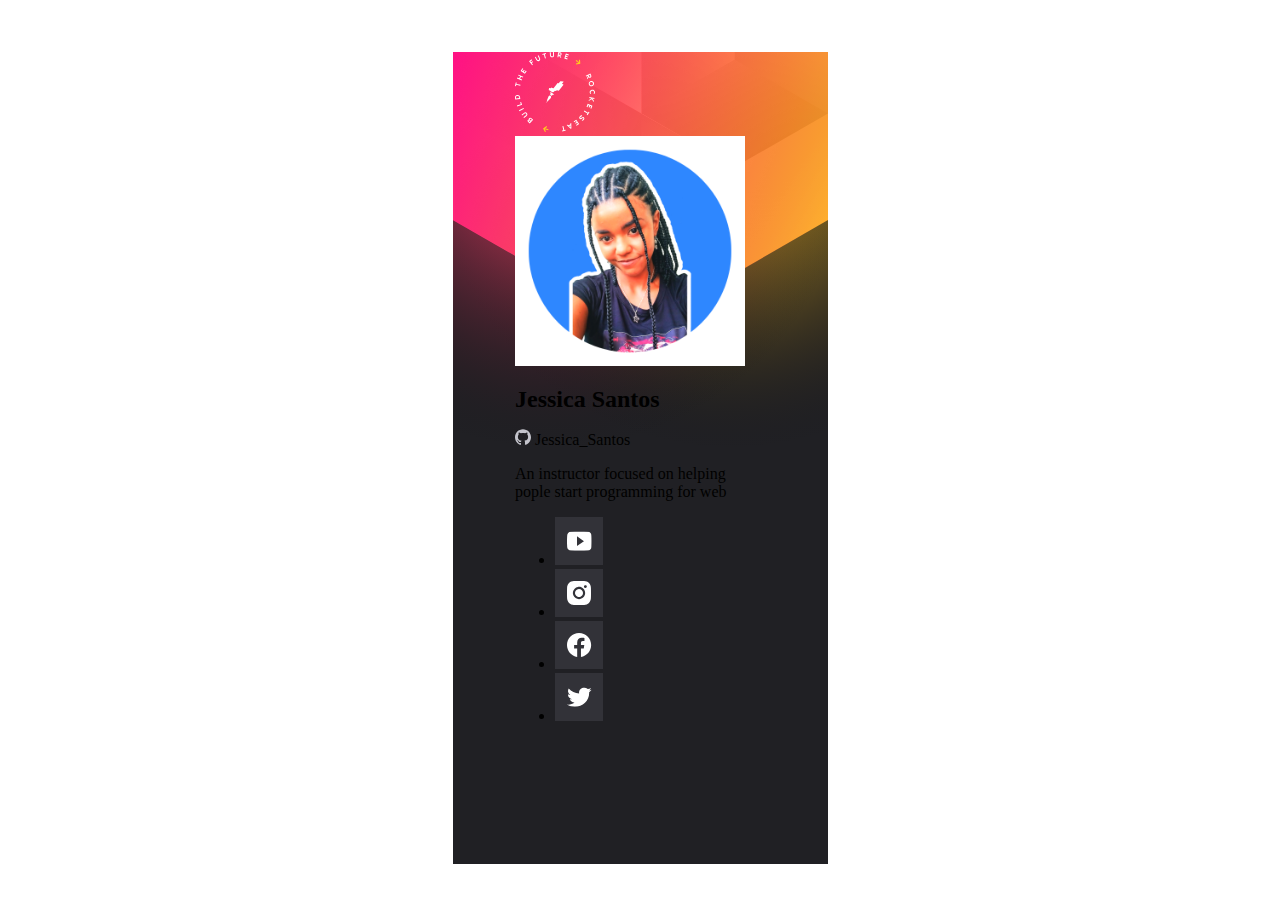
==== index.html @ 0685cbbf "add" ====
<!DOCTYPE html>
<html lang="en">
<head>
    <meta charset="UTF-8">
    <meta http-equiv="X-UA-Compatible" content="IE=edge">
    <meta name="viewport" content="width=device-width, initial-scale=1.0">
    <title>Cartão Virtual</title>
    <link rel="stylesheet" href="./assets/css/style.css">
</head>
<body>

    <main>
        <div class="container">

            <div class="avatar">
                <img src="./assets/img/selo.svg" alt="Selo Rochetseat">
                <img class="foto" src="./assets/img/foto.png" alt="Foto Pessoal">
            </div>

            <h1>Jessica Santos</h1>
                
            <a target="_blank" href="https://github.com/JessicaSaantos">
                <img src="./assets/img/icon_git.svg" alt="icon GitHub">
                Jessica_Santos
            </a>
            <p>An instructor focused on helping pople start programming for web</p>
            
            <ul>
                <li>
                    <a href="">
                    <img src="./assets/img/icon_youtube.svg" 
                    alt="YouTube"
                    target="_blank">
                    </a>
                </li>
                <li>
                    <a href="">
                        <img src="./assets/img/icon_insta.svg" 
                        alt="Instagram"
                        target="_blank">
                    </a>
                </li>
                <li>
                    <a href="">
                        <img src="./assets/img/icon_facebook.svg"
                         alt="Facebook"
                         target="_blank">
                    </a>
                </li>
                <li>
                    <a href="">
                        <img src="./assets/img/icon_twitter.svg" 
                        alt="Twitter"
                        target="_blank">
                    </a>
                </li>
            </ul>
        </div>
    </main>
    
</body>
</html>
---- assets/css/style.css ----
html , body{
    height: 100%;
}

body{
    display: grid;
    place-items: center;
}

main {
    background: url('../img/background.svg');
    width: 375px;
    height: 812px;
}
.container {
    max-width: 250px;
    margin: 0 auto;
}
.foto {
    width: 230px;
    height: 230px;
}

h1 {
    font-size: 1.5rem;
}

a {
    color: black;
    text-decoration: none;
}
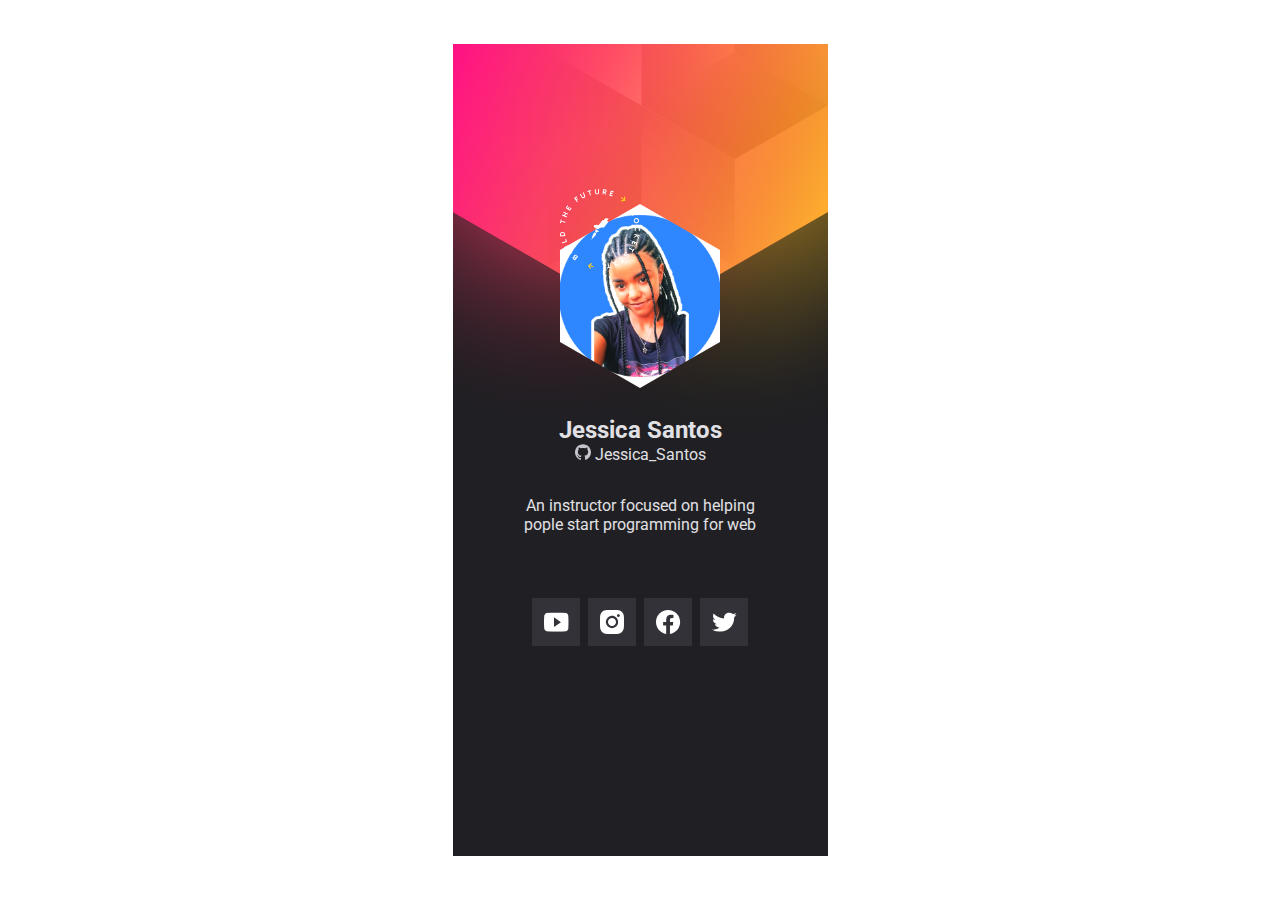
==== commit 7c8d61dc: "add" ====
--- a/index.html
+++ b/index.html
@@ -6,6 +6,10 @@
     <meta name="viewport" content="width=device-width, initial-scale=1.0">
     <title>Cartão Virtual</title>
     <link rel="stylesheet" href="./assets/css/style.css">
+
+    <link rel="preconnect" href="https://fonts.googleapis.com">
+    <link rel="preconnect" href="https://fonts.gstatic.com" crossorigin>
+    <link href="https://fonts.googleapis.com/css2?family=Roboto:wght@400;700&display=swap" rel="stylesheet">
 </head>
 <body>
 
@@ -13,8 +17,10 @@
         <div class="container">
 
             <div class="avatar">
-                <img src="./assets/img/selo.svg" alt="Selo Rochetseat">
-                <img class="foto" src="./assets/img/foto.png" alt="Foto Pessoal">
+                <span>
+                    <img src="./assets/img/selo.svg" alt="Selo Rochetseat">
+                </span>
+                <img src="./assets/img/foto.png" alt="Foto Pessoal">
             </div>
 
             <h1>Jessica Santos</h1>
--- a/assets/css/style.css
+++ b/assets/css/style.css
@@ -1,8 +1,16 @@
+*{
+ margin: 0;
+ padding: 0;
+}
 html , body{
     height: 100%;
+    font-family: 'Roboto', sans-serif;
 }
 
 body{
+    --black: hsl(240, 6%, 13%);
+    --gray:hsl(240, 9%, 89%);
+
     display: grid;
     place-items: center;
 }
@@ -15,18 +23,53 @@
 .container {
     max-width: 250px;
     margin: 0 auto;
+    text-align: center;
+
+    color: var(--gray);
 }
-.foto {
-    width: 230px;
-    height: 230px;
+.avatar{
+    width: 10rem;
+    margin: 10rem auto 0;
+
+    position: relative;
+}
+.avatar span {
+    position: absolute;
+    top: -15px;
+
+    z-index: 1;
+}
+.avatar > img { /*busca do 1 nivel*/
+    width: 10rem;
+    height: 11.5rem;
+    object-fit: cover;
+
+    clip-path: polygon(50% 0, 100% 25%, 100% 75%, 50% 100%, 0 75%, 0 25%);
+    /* criar formas complexas */
 }
 
 h1 {
     font-size: 1.5rem;
+
+    margin-top: 1.5rem;
 }
 
 a {
-    color: black;
+    color: var(--gray);
     text-decoration: none;
+
+    margin-top: .25rem;
+}
+p{
+    margin-top: 2rem;
 }
 
+ul {
+    margin-top: 4rem;
+
+    list-style: none;
+    display: flex;
+    gap: .5rem;
+    justify-content: center;
+}
+
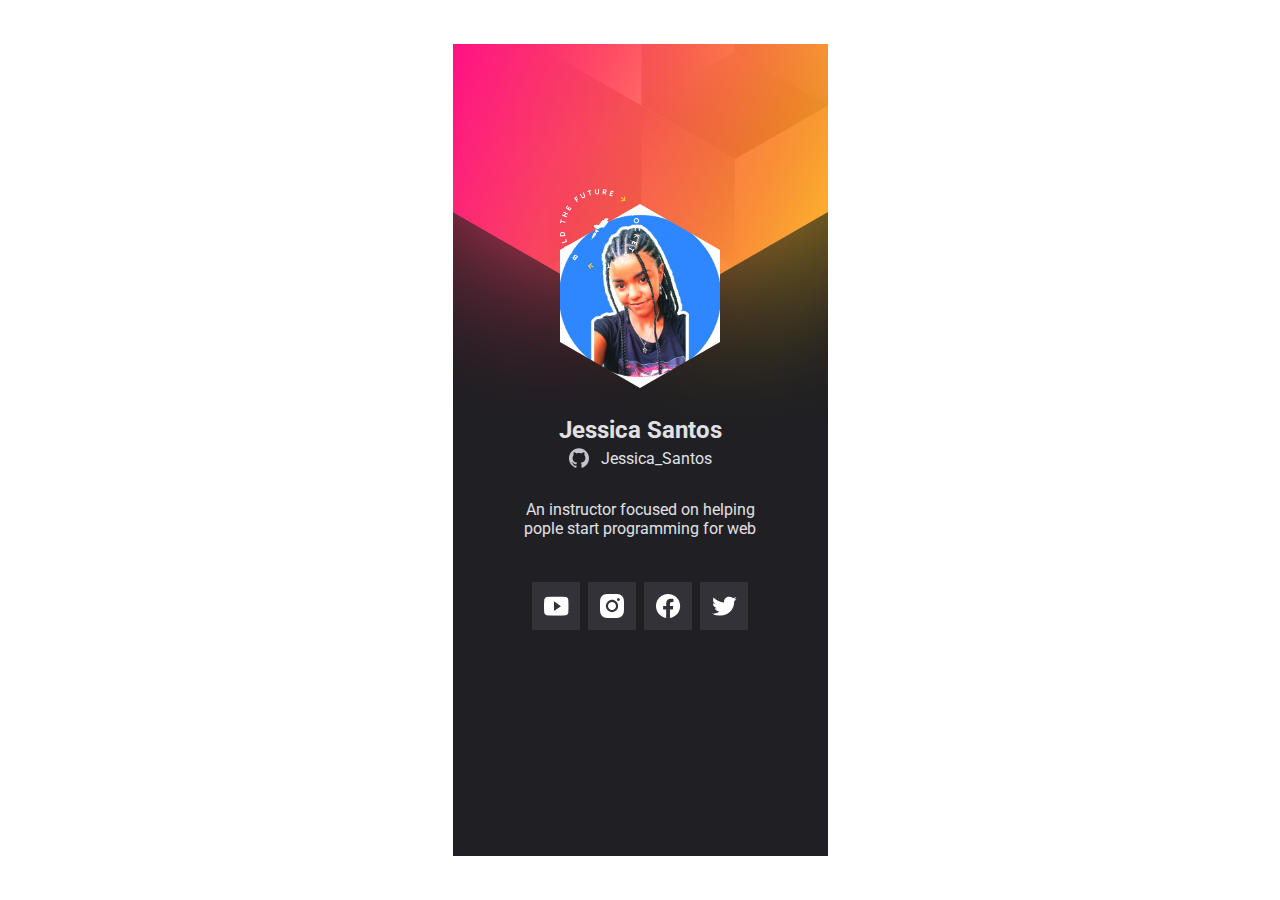
==== commit 2978a209: "add" ====
--- a/index.html
+++ b/index.html
@@ -26,7 +26,7 @@
             <h1>Jessica Santos</h1>
                 
             <a target="_blank" href="https://github.com/JessicaSaantos">
-                <img src="./assets/img/icon_git.svg" alt="icon GitHub">
+                <img class="git" src="./assets/img/icon_git.svg" alt="icon GitHub">
                 Jessica_Santos
             </a>
             <p>An instructor focused on helping pople start programming for web</p>
--- a/assets/css/style.css
+++ b/assets/css/style.css
@@ -58,14 +58,21 @@
     color: var(--gray);
     text-decoration: none;
 
+    display: flex;
+    gap: .75rem;
     margin-top: .25rem;
+    justify-content: center;
+    align-items: center;
+}
+.git {
+    width: 20px;
 }
 p{
     margin-top: 2rem;
 }
 
 ul {
-    margin-top: 4rem;
+    margin-top: 2.5rem;
 
     list-style: none;
     display: flex;
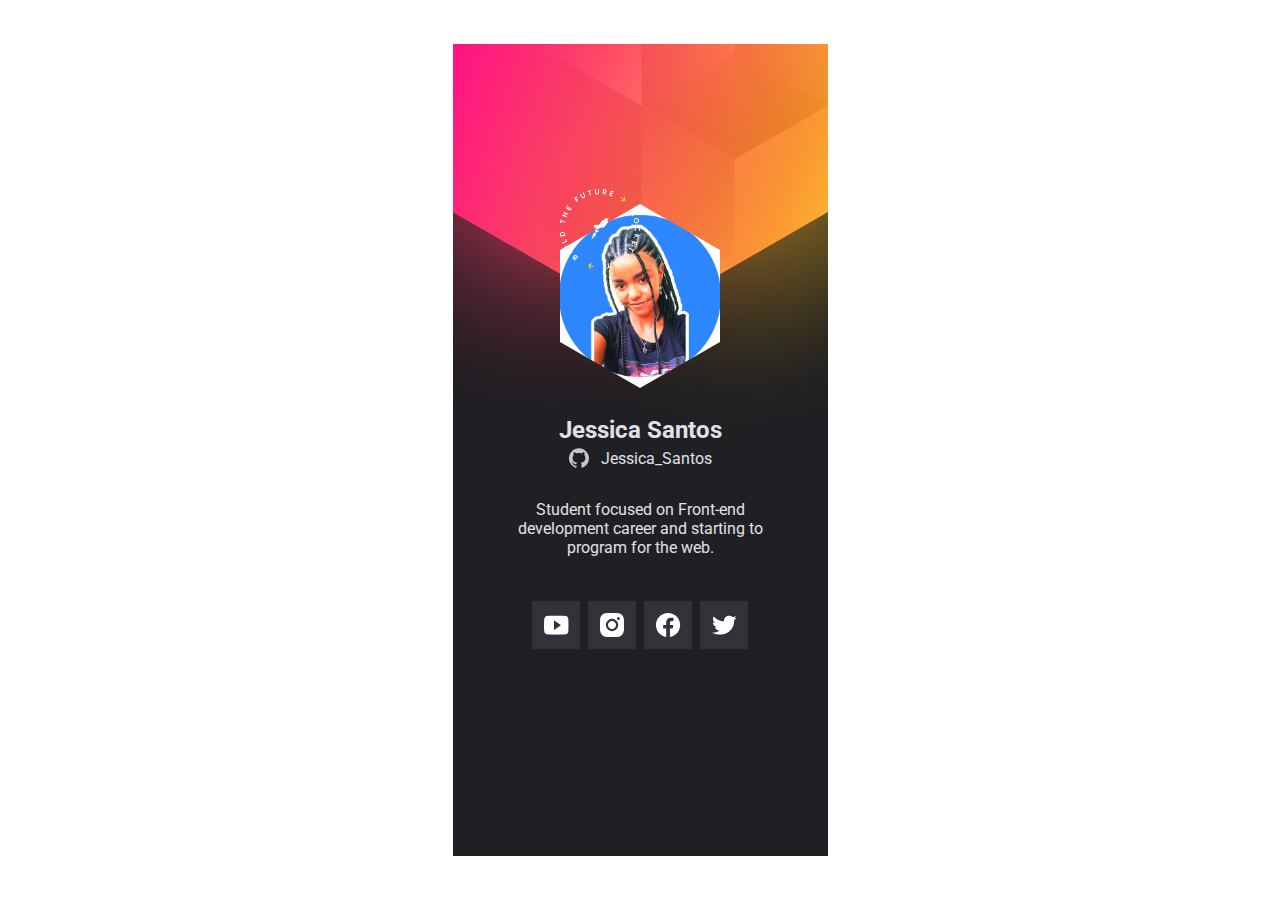
==== commit b7f352ec: "add" ====
--- a/index.html
+++ b/index.html
@@ -29,35 +29,34 @@
                 <img class="git" src="./assets/img/icon_git.svg" alt="icon GitHub">
                 Jessica_Santos
             </a>
-            <p>An instructor focused on helping pople start programming for web</p>
+            <p>
+                Student focused on Front-end development career 
+                and starting to program for the web.
+            </p>
             
             <ul>
                 <li>
-                    <a href="">
-                    <img src="./assets/img/icon_youtube.svg" 
-                    alt="YouTube"
-                    target="_blank">
+                    <a target="_blank" href="#">
+                        <img src="./assets/img/icon_youtube.svg" 
+                        alt="YouTube">
                     </a>
                 </li>
                 <li>
-                    <a href="">
+                    <a target="_blank" href="#">
                         <img src="./assets/img/icon_insta.svg" 
-                        alt="Instagram"
-                        target="_blank">
+                        alt="Instagram">
                     </a>
                 </li>
                 <li>
-                    <a href="">
+                    <a target="_blank" href="#">
                         <img src="./assets/img/icon_facebook.svg"
-                         alt="Facebook"
-                         target="_blank">
+                         alt="Facebook">
                     </a>
                 </li>
                 <li>
-                    <a href="">
+                    <a target="_blank" href="#">
                         <img src="./assets/img/icon_twitter.svg" 
-                        alt="Twitter"
-                        target="_blank">
+                        alt="Twitter">
                     </a>
                 </li>
             </ul>
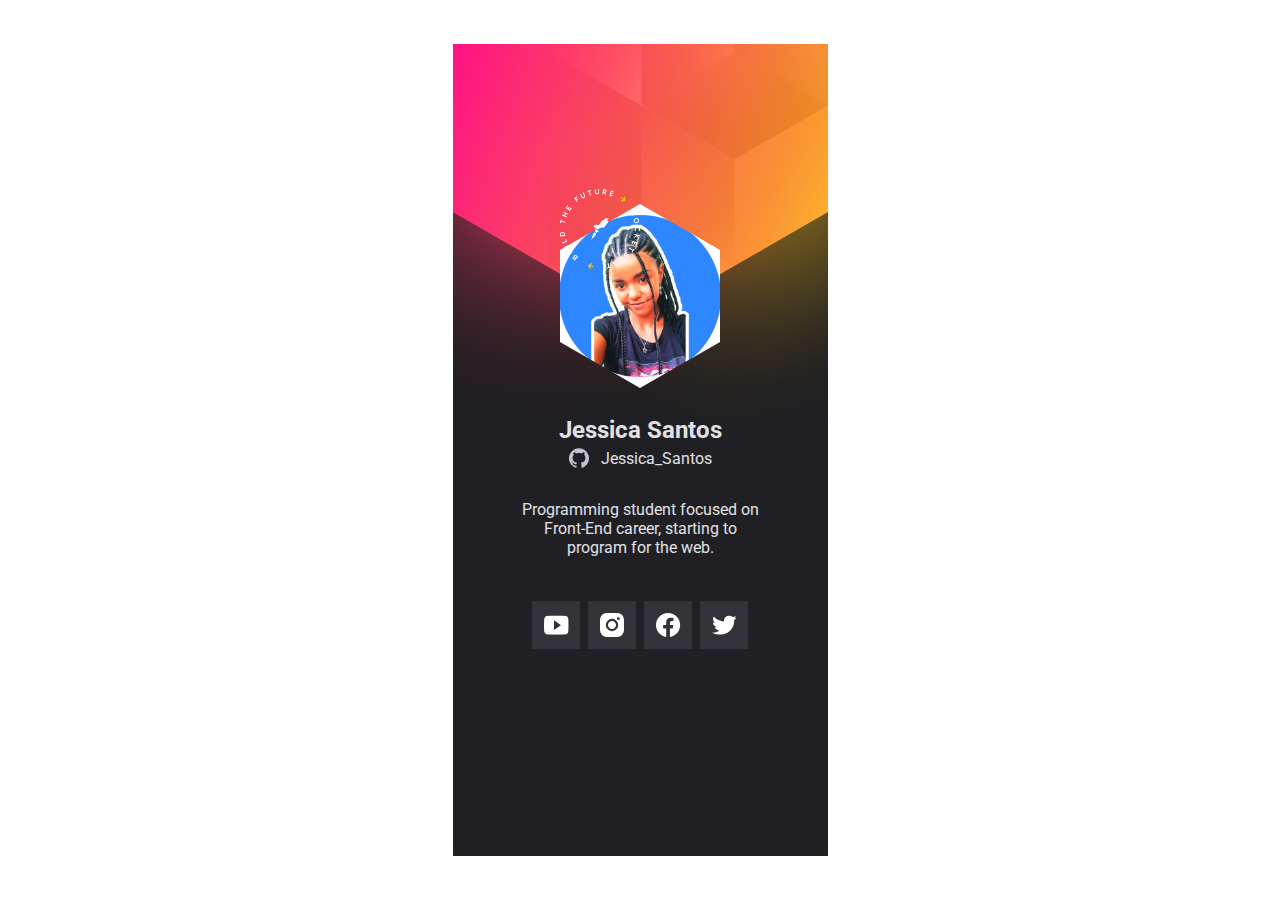
==== commit 152d0431: "add" ====
--- a/index.html
+++ b/index.html
@@ -30,8 +30,8 @@
                 Jessica_Santos
             </a>
             <p>
-                Student focused on Front-end development career 
-                and starting to program for the web.
+                Programming student focused on Front-End career, 
+                starting to program for the web.
             </p>
             
             <ul>
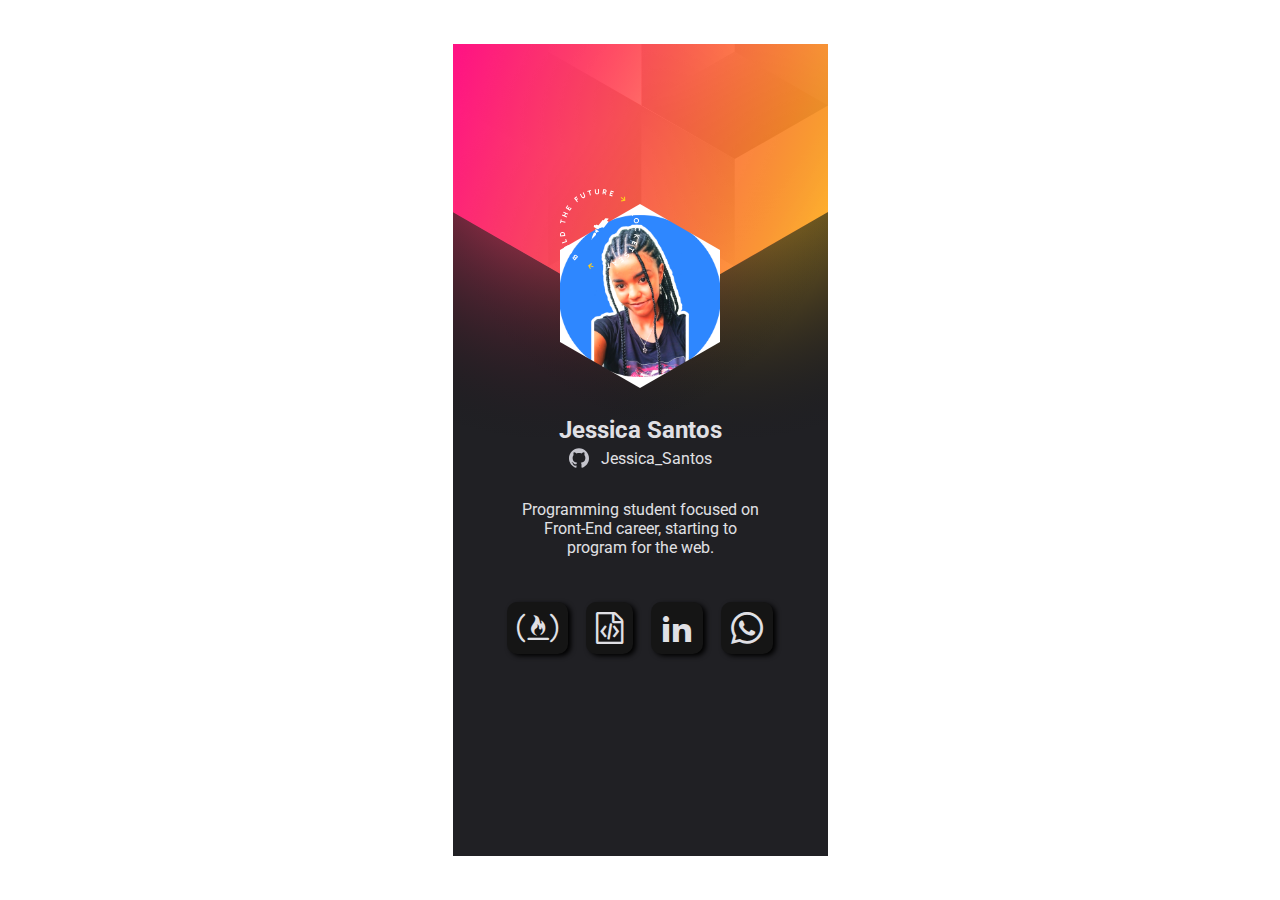
==== commit 77415af6: "add" ====
--- a/index.html
+++ b/index.html
@@ -5,6 +5,7 @@
     <meta http-equiv="X-UA-Compatible" content="IE=edge">
     <meta name="viewport" content="width=device-width, initial-scale=1.0">
     <title>Cartão Virtual</title>
+    <link rel="stylesheet" href="./assets/icomoon/style.css">
     <link rel="stylesheet" href="./assets/css/style.css">
 
     <link rel="preconnect" href="https://fonts.googleapis.com">
@@ -37,26 +38,22 @@
             <ul>
                 <li>
                     <a target="_blank" href="#">
-                        <img src="./assets/img/icon_youtube.svg" 
-                        alt="YouTube">
+                        <i class="icon-free-code-camp"></i>
                     </a>
                 </li>
                 <li>
                     <a target="_blank" href="#">
-                        <img src="./assets/img/icon_insta.svg" 
-                        alt="Instagram">
+                        <i class="icon-file-code-o"></i>
                     </a>
                 </li>
                 <li>
-                    <a target="_blank" href="#">
-                        <img src="./assets/img/icon_facebook.svg"
-                         alt="Facebook">
+                    <a target="_blank" href="https://www.linkedin.com/in/jessica-f-080777163">
+                        <i class="icon-linkedin"></i>
                     </a>
                 </li>
                 <li>
-                    <a target="_blank" href="#">
-                        <img src="./assets/img/icon_twitter.svg" 
-                        alt="Twitter">
+                    <a target="_blank" href="https://api.whatsapp.com/send?phone=5511951004322&text=Olá Jessica! Observei seus projetos, tenho uma proposta de trabalho, vamos conversar?">
+                       <i class="icon-whatsapp"></i>
                     </a>
                 </li>
             </ul>
--- a/assets/icomoon/style.css
+++ b/assets/icomoon/style.css
@@ -0,0 +1,90 @@
+@font-face {
+  font-family: 'icomoon';
+  src:  url('fonts/icomoon.eot?7twbdg');
+  src:  url('fonts/icomoon.eot?7twbdg#iefix') format('embedded-opentype'),
+    url('fonts/icomoon.ttf?7twbdg') format('truetype'),
+    url('fonts/icomoon.woff?7twbdg') format('woff'),
+    url('fonts/icomoon.svg?7twbdg#icomoon') format('svg');
+  font-weight: normal;
+  font-style: normal;
+  font-display: block;
+}
+
+[class^="icon-"], [class*=" icon-"] {
+  /* use !important to prevent issues with browser extensions that change fonts */
+  font-family: 'icomoon' !important;
+  speak: never;
+  font-style: normal;
+  font-weight: normal;
+  font-variant: normal;
+  text-transform: none;
+  line-height: 1;
+
+  /* Better Font Rendering =========== */
+  -webkit-font-smoothing: antialiased;
+  -moz-osx-font-smoothing: grayscale;
+}
+
+.icon-free-code-camp:before {
+  content: "\e90d";
+}
+.icon-file-code-o:before {
+  content: "\e90e";
+}
+.icon-linkedin:before {
+  content: "\e911";
+}
+.icon-brand:before {
+  content: "\e911";
+}
+.icon-social:before {
+  content: "\e911";
+}
+.icon-whatsapp:before {
+  content: "\e90f";
+}
+.icon-brand1:before {
+  content: "\e90f";
+}
+.icon-social1:before {
+  content: "\e90f";
+}
+.icon-arrow-up-outline:before {
+  content: "\e90b";
+}
+.icon-phone:before {
+  content: "\e90c";
+}
+.icon-close:before {
+  content: "\e900";
+}
+.icon-cosmetic:before {
+  content: "\e901";
+}
+.icon-facebook:before {
+  content: "\e902";
+}
+.icon-instagram:before {
+  content: "\e903";
+}
+.icon-mail:before {
+  content: "\e904";
+}
+.icon-map-pin:before {
+  content: "\e905";
+}
+.icon-menu:before {
+  content: "\e906";
+}
+.icon-trim:before {
+  content: "\e907";
+}
+.icon-whatsapp1:before {
+  content: "\e908";
+}
+.icon-woman-hair:before {
+  content: "\e909";
+}
+.icon-youtube:before {
+  content: "\e90a";
+}
--- a/assets/css/style.css
+++ b/assets/css/style.css
@@ -78,5 +78,22 @@
     display: flex;
     gap: .5rem;
     justify-content: center;
+    align-items: center;
 }
 
+ul li {
+    margin: 5px;
+    background-color: rgba(21, 21, 21);
+    padding: 10px;
+    border-radius: 10px;
+    box-shadow: 3px 2px 5px black;
+}
+
+ul li a {
+    margin: 0;
+}
+ul li a i {
+    font-size: 32px;
+}
+
+
